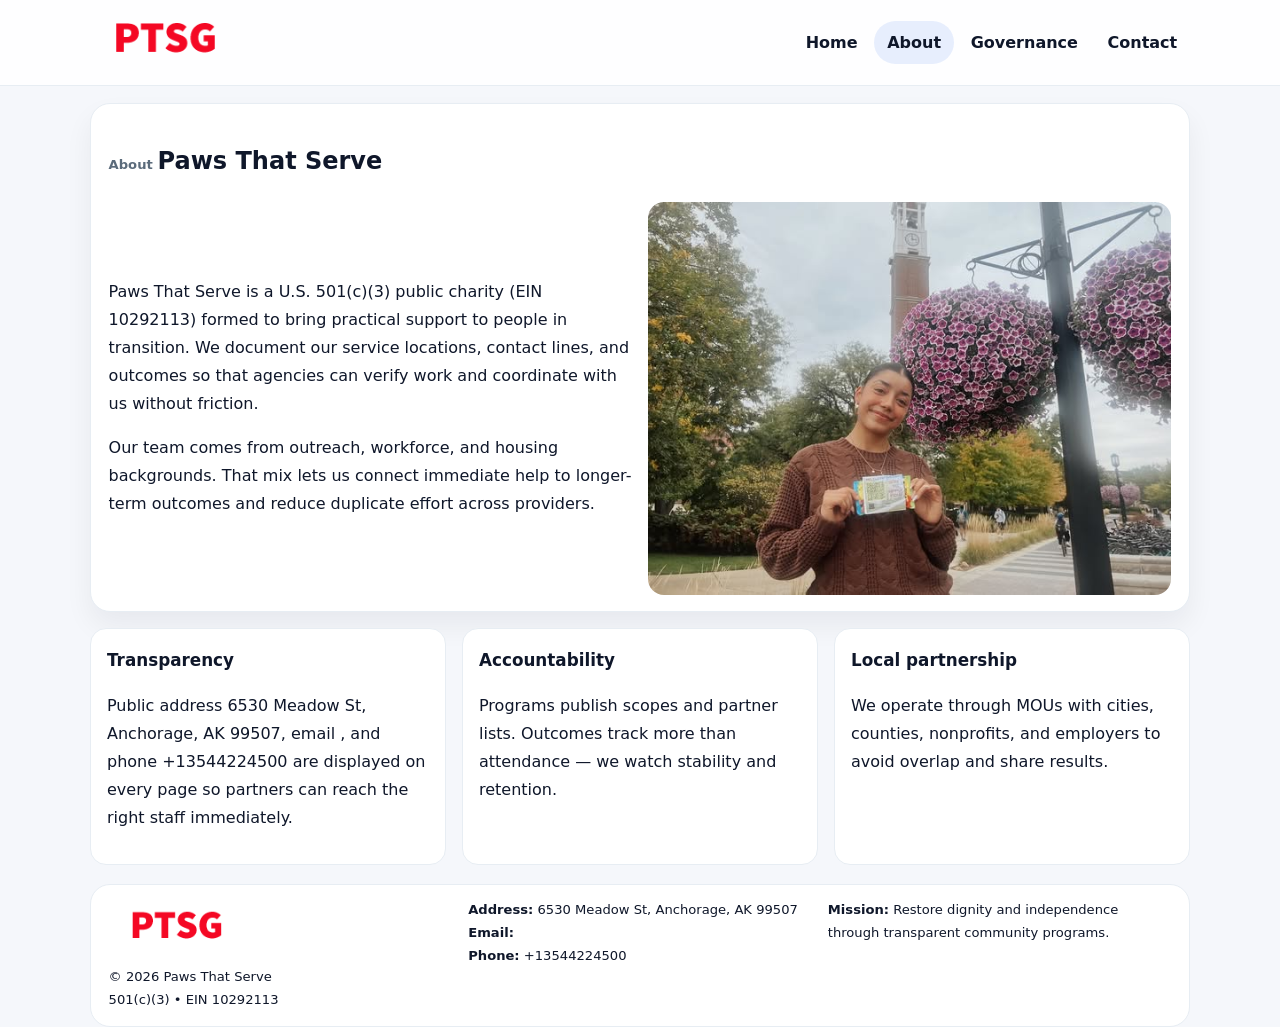
==== about.html @ a52bb662 "Initial commit" ====
<!doctype html><html lang="en"><head>
<meta charset="utf-8">
<meta name="viewport" content="width=device-width,initial-scale=1">
<title>Paws That Serve – Nonprofit • 2025</title>
<link rel="stylesheet" href="assets/styles.css">
<link rel="icon" href="images/logo.png">
  <meta name="description" content="Our nonprofit strengthens the community with programs focused on community services, education, and direct relief.">
</head><body>
<div style="position:absolute;left:-9999px;top:-9999px;opacity:0" data-uniq="{{UNIQUE_BLOB}}">
  <span>Our nonprofit strengthens the community with programs focused on community services, education, and direct relief.</span><svg width="12" height="12" viewBox="0 0 12 12" xmlns="http://www.w3.org/2000/svg"><circle cx="6" cy="6" r="5" fill="#9d174d"/></svg><img src="images/community.jpg" width="1" height="1" alt="" loading="lazy"/>
</div>

<header class="header">
  <div class="cff4a7db57a">
    <a href="index.html"><img src="images/logo.png" alt=""></a>
    <div class="links">
      <a href="index.html">Home</a>
      <a class="active" href="about.html">About</a>
      <a href="governance.html">Governance</a>
      <a href="contact.html">Contact</a>
    </div>
  </div>
</header>

<section class="section panel">
  <h1><span class="small" style="font-weight:600;color:var(--muted);margin-right:.3rem">About</span><span style="font-weight:800">Paws That Serve</span></h1>
  <div class="z">
    <div>
      <p>Paws That Serve is a U.S. 501(c)(3) public charity (EIN 10292113) formed to bring practical support to people in transition. We document our service locations, contact lines, and outcomes so that agencies can verify work and coordinate with us without friction.</p>
      <p>Our team comes from outreach, workforce, and housing backgrounds. That mix lets us connect immediate help to longer-term outcomes and reduce duplicate effort across providers.</p>
    </div>
    <img class="img" src="images/about.jpg" alt="">
  </div>
</section>

<section class="section cards">
  <article class="c70aa814403"><h3>Transparency</h3><p>Public address 6530 Meadow St,
Anchorage, AK 99507, email , and phone +13544224500 are displayed on every page so partners can reach the right staff immediately.</p></article>
  <article class="c70aa814403"><h3>Accountability</h3><p>Programs publish scopes and partner lists. Outcomes track more than attendance — we watch stability and retention.</p></article>
  <article class="c70aa814403"><h3>Local partnership</h3><p>We operate through MOUs with cities, counties, nonprofits, and employers to avoid overlap and share results.</p></article>
</section>

<footer>
  <div class="footer">
    <div><img src="images/logo.png" style="width:135px;margin-bottom:.35rem" alt=""><div class="small">© <span id="y"></span> Paws That Serve</div><div class="small">501(c)(3) • EIN 10292113</div></div>
    <div><div class="small"><strong>Address:</strong> 6530 Meadow St,
Anchorage, AK 99507</div><div class="small"><strong>Email:</strong> <a href="mailto:"></a></div><div class="small"><strong>Phone:</strong> <a href="tel:+13544224500">+13544224500</a></div></div>
    <div><div class="small"><strong>Mission:</strong> Restore dignity and independence through transparent community programs.</div></div>
  </div>
</footer>
<script>document.getElementById('y').textContent=new Date().getFullYear();</script>
</body></html>
---- assets/styles.css ----
:root{
  --ink:#0f172a;          /* chữ chính */
  --muted:#5b6b7b;        /* chữ phụ */
  --line:#e7edf3;         /* viền */
  --paper:#ffffff;
  --soft:#f6f9ff;
  --brand:#2563eb;        /* sẽ bị ghi đè bằng script ở index (theo EIN) */
  --brand-ink:#1e40af;
  --sh:0 14px 28px rgba(15,23,42,.06);
  --r:18px;
}
*{box-sizing:border-box}
html,body{height:100%}
body{
  margin:0;
  font-family:Inter,system-ui,-apple-system,BlinkMacSystemFont,"Segoe UI",Arial,sans-serif;
  color:var(--ink);
  background:#f5f7fb;
  line-height:1.75;
}

/* NAV – mảnh, nổi */
.header{
  position:sticky;top:0;z-index:30;background:rgba(255,255,255,.85);
  backdrop-filter:saturate(180%) blur(10px);border-bottom:1px solid var(--line);
}
.cff4a7db57a{
  width:min(1100px,94%);margin:0 auto;display:flex;align-items:center;gap:1rem;
  padding:.55rem 0;
}
.cff4a7db57a img{width:150px;display:block}
.cff4a7db57a .links{margin-left:auto;display:flex;gap:.25rem}
.cff4a7db57a .links a{
  color:var(--ink);text-decoration:none;font-weight:600;padding:.45rem .8rem;border-radius:999px;
}
.cff4a7db57a .links a:hover,.cff4a7db57a .links a.active{background:rgba(37,99,235,.10)}

/* MASTHEAD (hero trung tâm) */
.mast{
  width:min(1100px,94%);margin:1rem auto 0;background:linear-gradient(145deg,var(--soft),#fff 60%);
  border:1px solid var(--line);border-radius:24px;box-shadow:var(--sh);
  display:grid;grid-template-columns:1.15fr .85fr;gap:1.2rem;padding:1.3rem 1.2rem;
}
.mast h1{font-size:clamp(1.9rem,3.2vw,2.7rem);margin:.2rem 0 .4rem}
.mast p{color:var(--muted)}
.ccd543f9f55{display:inline-block;background:rgba(37,99,235,.12);color:var(--brand-ink);padding:.22rem .6rem;border-radius:999px;font-weight:700;font-size:.7rem}

/* SECTION chung */
.section{width:min(1100px,94%);margin:1.05rem auto 0}
.panel{background:#fff;border:1px solid var(--line);border-radius:20px;box-shadow:var(--sh);padding:1rem 1.1rem}
h2{font-size:1.28rem;margin:.2rem 0 .6rem}
h3{margin:.2rem 0 .35rem;font-size:1.05rem}

/* Z-LAYOUT (media–text xen kẽ) */
.z{
  display:grid;grid-template-columns:1fr 1fr;gap:1rem;align-items:center;
}
.z.rev{grid-template-columns:1fr 1fr}
.img{border-radius:16px;overflow:hidden}
img{max-width:100%;display:block}

/* CARDS */
.cards{display:grid;grid-template-columns:repeat(auto-fit,minmax(240px,1fr));gap:1rem}
.c70aa814403{background:#fff;border:1px solid var(--line);border-radius:16px;padding:.85rem 1rem 1rem}

/* Milestones / stats */
.timeline{list-style:none;margin:.2rem 0 0;padding:0}
.timeline li{position:relative;padding-left:1.2rem;margin:.35rem 0}
.timeline li::before{content:"";position:absolute;left:.2rem;top:.6rem;width:.42rem;height:.42rem;border-radius:999px;background:var(--brand)}
.stats{display:grid;grid-template-columns:repeat(auto-fit,minmax(170px,1fr));gap:.8rem;margin-top:.5rem}
.stat{background:var(--soft);border:1px dashed var(--line);border-radius:14px;padding:.6rem .8rem}
.stat b{font-size:1.2rem}

/* FORM */
button,input,textarea{font:inherit}
.c50348e24e4{display:grid;gap:12px;max-width:760px}
.row2{display:grid;grid-template-columns:1fr 1fr;gap:12px}
input,textarea{width:100%;padding:.85rem 1rem;border:1px solid var(--line);border-radius:14px;background:#fff}
textarea{resize:vertical}
button.btn{width:auto;justify-self:start;background:var(--brand);color:#fff;border:0;border-radius:14px;padding:.8rem 1.35rem;cursor:pointer}
button.btn:hover{background:var(--brand-ink)}

/* FOOTER đậm hơn, dễ đọc */
footer{width:min(1100px,94%);margin:1.2rem auto 1.1rem;background:#fff;border:1px solid var(--line);border-radius:20px;padding:.9rem 1.1rem}
.footer{display:grid;grid-template-columns:repeat(auto-fit,minmax(220px,1fr));gap:1rem}
.small{color:#0f172a;font-size:.82rem}
.small a{color:#0f172a;text-decoration:none}
.small a:hover{text-decoration:underline}

/* Responsive */
@media(max-width:960px){.mast{grid-template-columns:1fr}.z,.z.rev{grid-template-columns:1fr}}
@media(max-width:640px){.cff4a7db57a{flex-wrap:wrap;justify-content:center}.row2{grid-template-columns:1fr}}
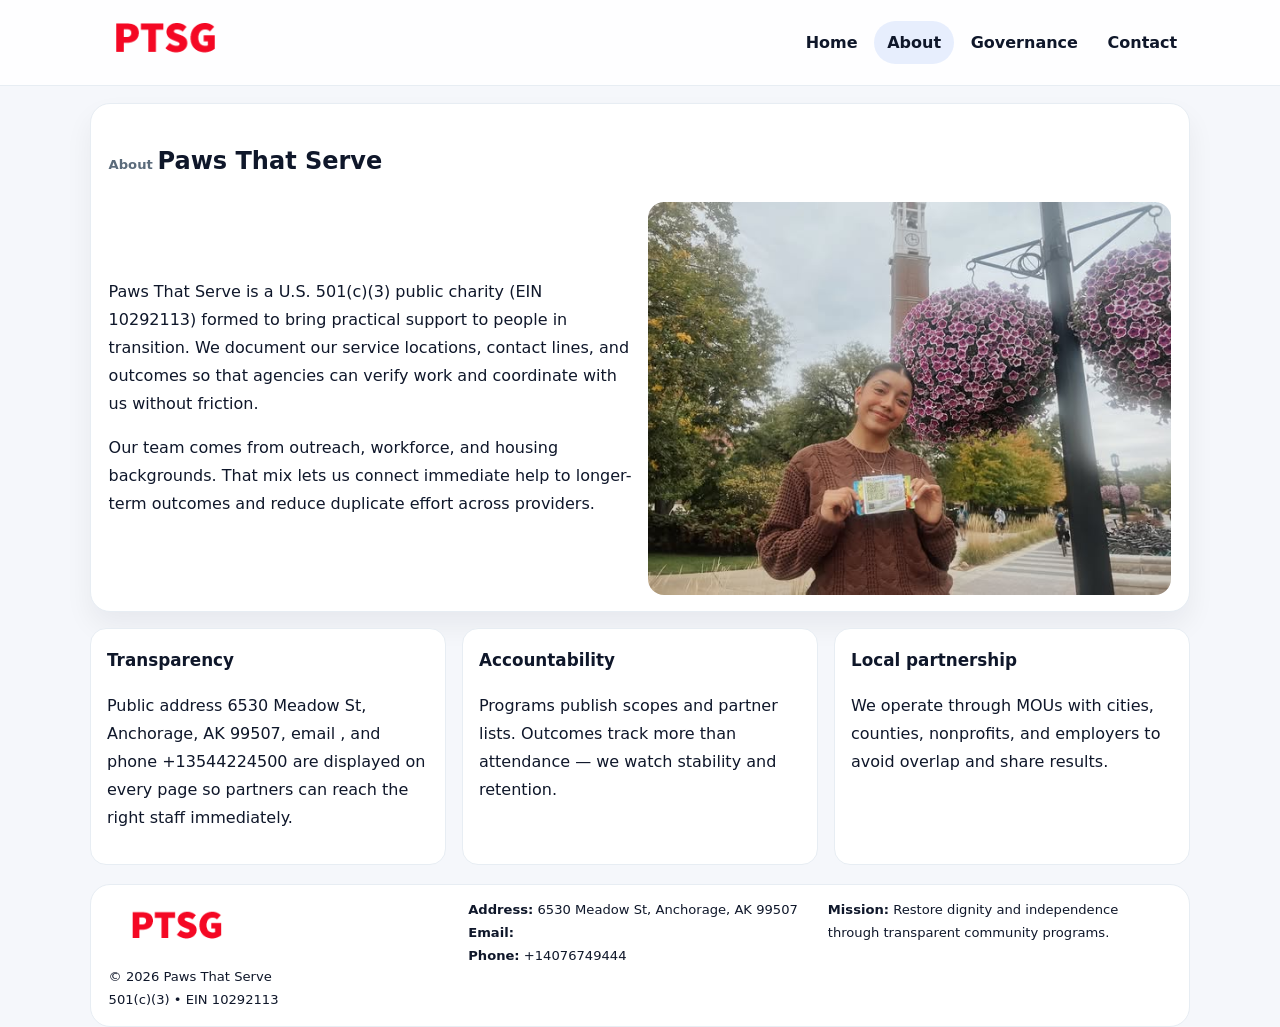
==== commit ff63f26a: "Update phone number to +14076749444 (auto script)" ====
--- a/about.html
+++ b/about.html
@@ -44,9 +44,9 @@
   <div class="footer">
     <div><img src="images/logo.png" style="width:135px;margin-bottom:.35rem" alt=""><div class="small">© <span id="y"></span> Paws That Serve</div><div class="small">501(c)(3) • EIN 10292113</div></div>
     <div><div class="small"><strong>Address:</strong> 6530 Meadow St,
-Anchorage, AK 99507</div><div class="small"><strong>Email:</strong> <a href="mailto:"></a></div><div class="small"><strong>Phone:</strong> <a href="tel:+13544224500">+13544224500</a></div></div>
+Anchorage, AK 99507</div><div class="small"><strong>Email:</strong> <a href="mailto:"></a></div><div class="small"><strong>Phone:</strong> <a href="tel:+14076749444">+14076749444</a></div></div>
     <div><div class="small"><strong>Mission:</strong> Restore dignity and independence through transparent community programs.</div></div>
   </div>
 </footer>
 <script>document.getElementById('y').textContent=new Date().getFullYear();</script>
-</body></html>
+</body></html>
